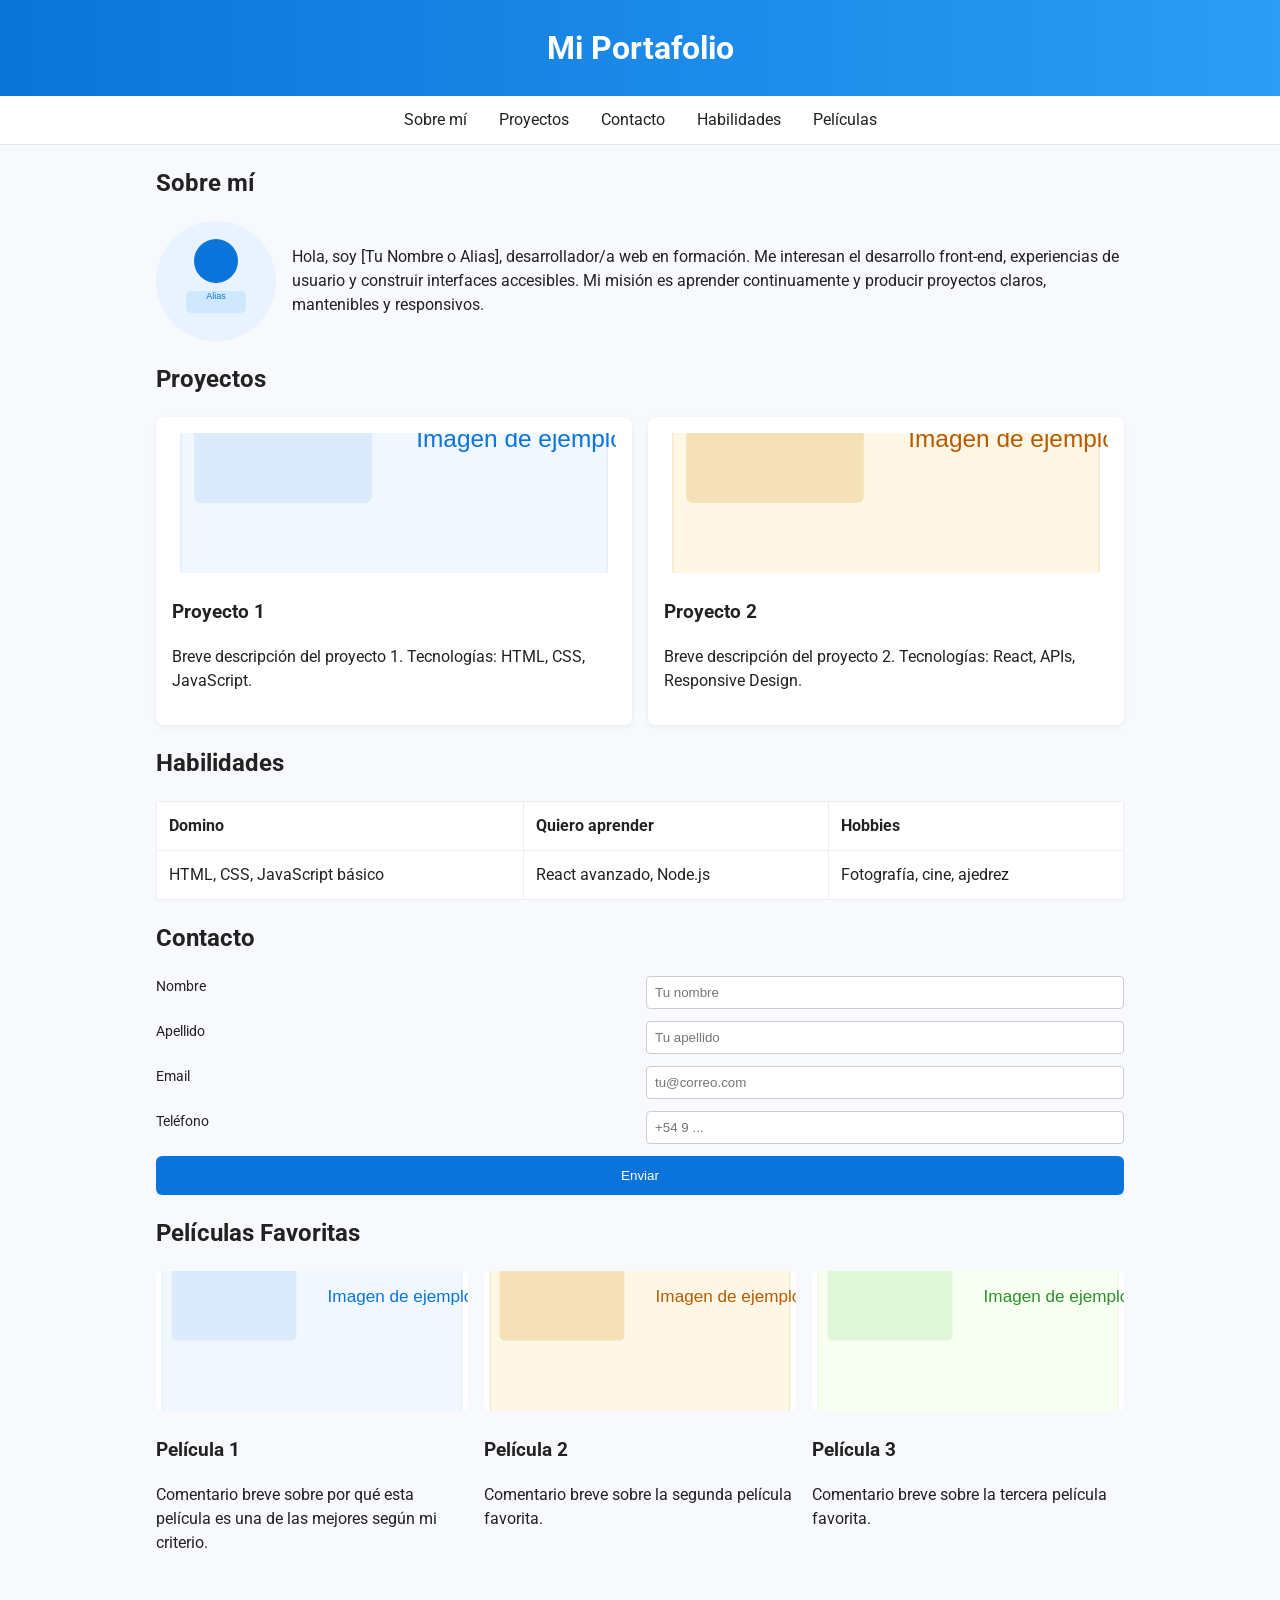
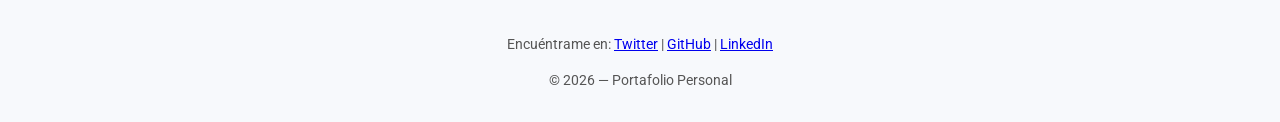
==== index.html @ 5298e359 "iniciando..." ====
<!DOCTYPE html>
<html lang="es">
<head>
  <meta charset="UTF-8">
  <meta name="viewport" content="width=device-width, initial-scale=1.0">
  <title>Mi Portafolio Personal</title>
  <!-- Link a Google Fonts (Roboto) -->
  <link href="https://fonts.googleapis.com/css2?family=Roboto:wght@300;400;700&display=swap" rel="stylesheet">
  <!-- Vinculo al CSS principal -->
  <link rel="stylesheet" href="css/styles.css">
</head>
<body>
  <!-- Header: título o logo del sitio -->
  <header>
    <h1 class="site-title">Mi Portafolio</h1>
    <!-- Comentario 1: Aquí podría colocarse un logo SVG y un enlace al inicio -->
  </header>

  <!-- Barra de navegación con enlaces a secciones principales -->
  <nav>
    <ul class="nav-list">
      <li><a href="#sobre-mi">Sobre mí</a></li>
      <li><a href="#tarjetas">Proyectos</a></li>
      <li><a href="#contacto">Contacto</a></li>
      <li><a href="#habilidades">Habilidades</a></li>
      <li><a href="#peliculas">Películas</a></li>
    </ul>
    <!-- Comentario 2: Se puede mejorar esta navegación agregando un menú hamburguesa para móviles -->
  </nav>

  <main>
    <!-- Presentación Personal -->
    <section id="sobre-mi" class="sobre-mi">
      <h2>Sobre mí</h2>
      <!-- Comentario 3: Aquí describo quién soy, intereses y misión como desarrollador -->
      <div class="presentacion">
        <img src="img/avatar.svg" alt="Avatar de la persona" class="avatar">
        <p>
          Hola, soy [Tu Nombre o Alias], desarrollador/a web en formación. Me interesan el desarrollo front-end,
          experiencias de usuario y construir interfaces accesibles. Mi misión es aprender continuamente y producir
          proyectos claros, mantenibles y responsivos.
        </p>
      </div>
    </section>

    <!-- Tarjetas / Proyectos -->
    <section id="tarjetas" class="tarjetas">
      <h2>Proyectos</h2>
      <div class="tarjetas-grid">
        <article class="tarjeta">
          <img src="img/movie1.svg" alt="Proyecto 1 - imagen" class="tarjeta-img">
          <h3>Proyecto 1</h3>
          <p>Breve descripción del proyecto 1. Tecnologías: HTML, CSS, JavaScript.</p>
        </article>

        <article class="tarjeta">
          <img src="img/movie2.svg" alt="Proyecto 2 - imagen" class="tarjeta-img">
          <h3>Proyecto 2</h3>
          <p>Breve descripción del proyecto 2. Tecnologías: React, APIs, Responsive Design.</p>
        </article>

        <!-- Puedes copiar más tarjetas para agregar más proyectos -->
      </div>
    </section>

    <!-- Listado de Habilidades -->
    <section id="habilidades" class="habilidades">
      <h2>Habilidades</h2>
      <table>
        <thead>
          <tr>
            <th>Domino</th>
            <th>Quiero aprender</th>
            <th>Hobbies</th>
          </tr>
        </thead>
        <tbody>
          <tr>
            <td>HTML, CSS, JavaScript básico</td>
            <td>React avanzado, Node.js</td>
            <td>Fotografía, cine, ajedrez</td>
          </tr>
        </tbody>
      </table>
      <!-- Comentario 4: Considera usar una visualización tipo progress bar para mostrar niveles de dominio. -->
    </section>

    <!-- Formulario de Contacto -->
    <section id="contacto" class="contacto">
      <h2>Contacto</h2>
      <form action="#" method="post" class="contact-form">
        <label for="nombre">Nombre</label>
        <input type="text" id="nombre" name="nombre" placeholder="Tu nombre" required>

        <label for="apellido">Apellido</label>
        <input type="text" id="apellido" name="apellido" placeholder="Tu apellido" required>

        <label for="email">Email</label>
        <input type="email" id="email" name="email" placeholder="tu@correo.com" required>

        <label for="telefono">Teléfono</label>
        <input type="tel" id="telefono" name="telefono" placeholder="+54 9 ...">

        <button type="submit" class="btn-submit">Enviar</button>
      </form>
    </section>

    <!-- Películas Favoritas -->
    <section id="peliculas" class="peliculas">
      <h2>Películas Favoritas</h2>
      <div class="peliculas-list">
        <article class="pelicula-item">
          <img src="img/movie1.svg" alt="Película 1" class="pelicula-img">
          <h3>Película 1</h3>
          <p>Comentario breve sobre por qué esta película es una de las mejores según mi criterio.</p>
        </article>

        <article class="pelicula-item">
          <img src="img/movie2.svg" alt="Película 2" class="pelicula-img">
          <h3>Película 2</h3>
          <p>Comentario breve sobre la segunda película favorita.</p>
        </article>

        <article class="pelicula-item">
          <img src="img/movie3.svg" alt="Película 3" class="pelicula-img">
          <h3>Película 3</h3>
          <p>Comentario breve sobre la tercera película favorita.</p>
        </article>
      </div>
    </section>

  </main>

  <!-- Footer con enlaces a redes sociales -->
  <footer>
    <p>Encuéntrame en: <a href="#">Twitter</a> | <a href="#">GitHub</a> | <a href="#">LinkedIn</a></p>
    <p>&copy; 2026 — Portafolio Personal</p>
  </footer>

</body>
</html>
---- css/styles.css ----
/* Tipografía importada desde Google Fonts aplicándose en el HTML */
:root{
  --primario: #0b74da;
  --fondo: #f7f9fc;
  --texto: #222;
}

*{ box-sizing: border-box; }
body{
  font-family: 'Roboto', system-ui, -apple-system, 'Segoe UI', Roboto, 'Helvetica Neue', Arial;
  margin:0;
  padding:0;
  background: var(--fondo);
  color: var(--texto);
  line-height:1.5;
}

header{
  background: linear-gradient(90deg, var(--primario), #2a9df4);
  color: white;
  padding: 1.5rem;
  text-align: center;
}

.site-title{ margin: 0; font-weight:700; }

nav{
  background: white;
  border-bottom: 1px solid #e3e6ea;
}

.nav-list{
  display:flex;
  gap:1rem;
  list-style:none;
  margin:0;
  padding:0.75rem 1rem;
  justify-content:center;
}

.nav-list a{ text-decoration:none; color:var(--texto); padding:0.25rem 0.5rem; }

main{ max-width:1000px; margin: 1.25rem auto; padding:0 1rem; }

.sobre-mi .presentacion{ display:flex; gap:1rem; align-items:center; }
.avatar{ width:120px; height:120px; border-radius:50%; }

/* Tarjetas: uso de Grid para layout responsive */
.tarjetas-grid{
  display:grid;
  grid-template-columns: repeat(auto-fit, minmax(240px, 1fr));
  gap:1rem;
  margin-top: 1rem;
}

.tarjeta{
  background:white;
  padding:1rem;
  border-radius:8px;
  box-shadow: 0 2px 6px rgba(0,0,0,0.06);
  transition: transform 200ms ease, box-shadow 200ms ease; /* transición requerida */
}

.tarjeta:hover{
  transform: translateY(-6px) scale(1.01);
  box-shadow: 0 8px 20px rgba(10,30,80,0.12);
}

.tarjeta-img{ width:100%; height:140px; object-fit:cover; border-radius:6px; }

.habilidades table{ width:100%; border-collapse:collapse; margin-top:1rem; background:white; }
.habilidades th, .habilidades td{ padding:0.75rem; border:1px solid #eee; text-align:left; }

.contact-form{
  display:grid;
  grid-template-columns: 1fr 1fr;
  gap:0.75rem;
  margin-top:1rem;
}
.contact-form label{ grid-column: span 1; font-size:0.9rem; }
.contact-form input{ padding:0.5rem; border:1px solid #ccc; border-radius:4px; }
.btn-submit{
  grid-column: 1 / -1; /* full width button */
  padding:0.75rem 1rem; background:var(--primario); color:white; border:none; border-radius:6px; cursor:pointer;
  transition: background 150ms ease, transform 150ms ease;
}
.btn-submit:hover{ background:#095fb2; transform: translateY(-2px); }

.peliculas-list{ display:grid; grid-template-columns: repeat(auto-fit, minmax(220px, 1fr)); gap:1rem; margin-top:1rem; }
.pelicula-img{ width:100%; height:140px; object-fit:cover; border-radius:6px; }

footer{ text-align:center; padding:1rem; margin-top:2rem; font-size:0.9rem; color:#555; }

/* Responsive adjustments */
@media (max-width:700px){
  .contact-form{ grid-template-columns: 1fr; }
  .sobre-mi .presentacion{ flex-direction:column; text-align:center; }
}
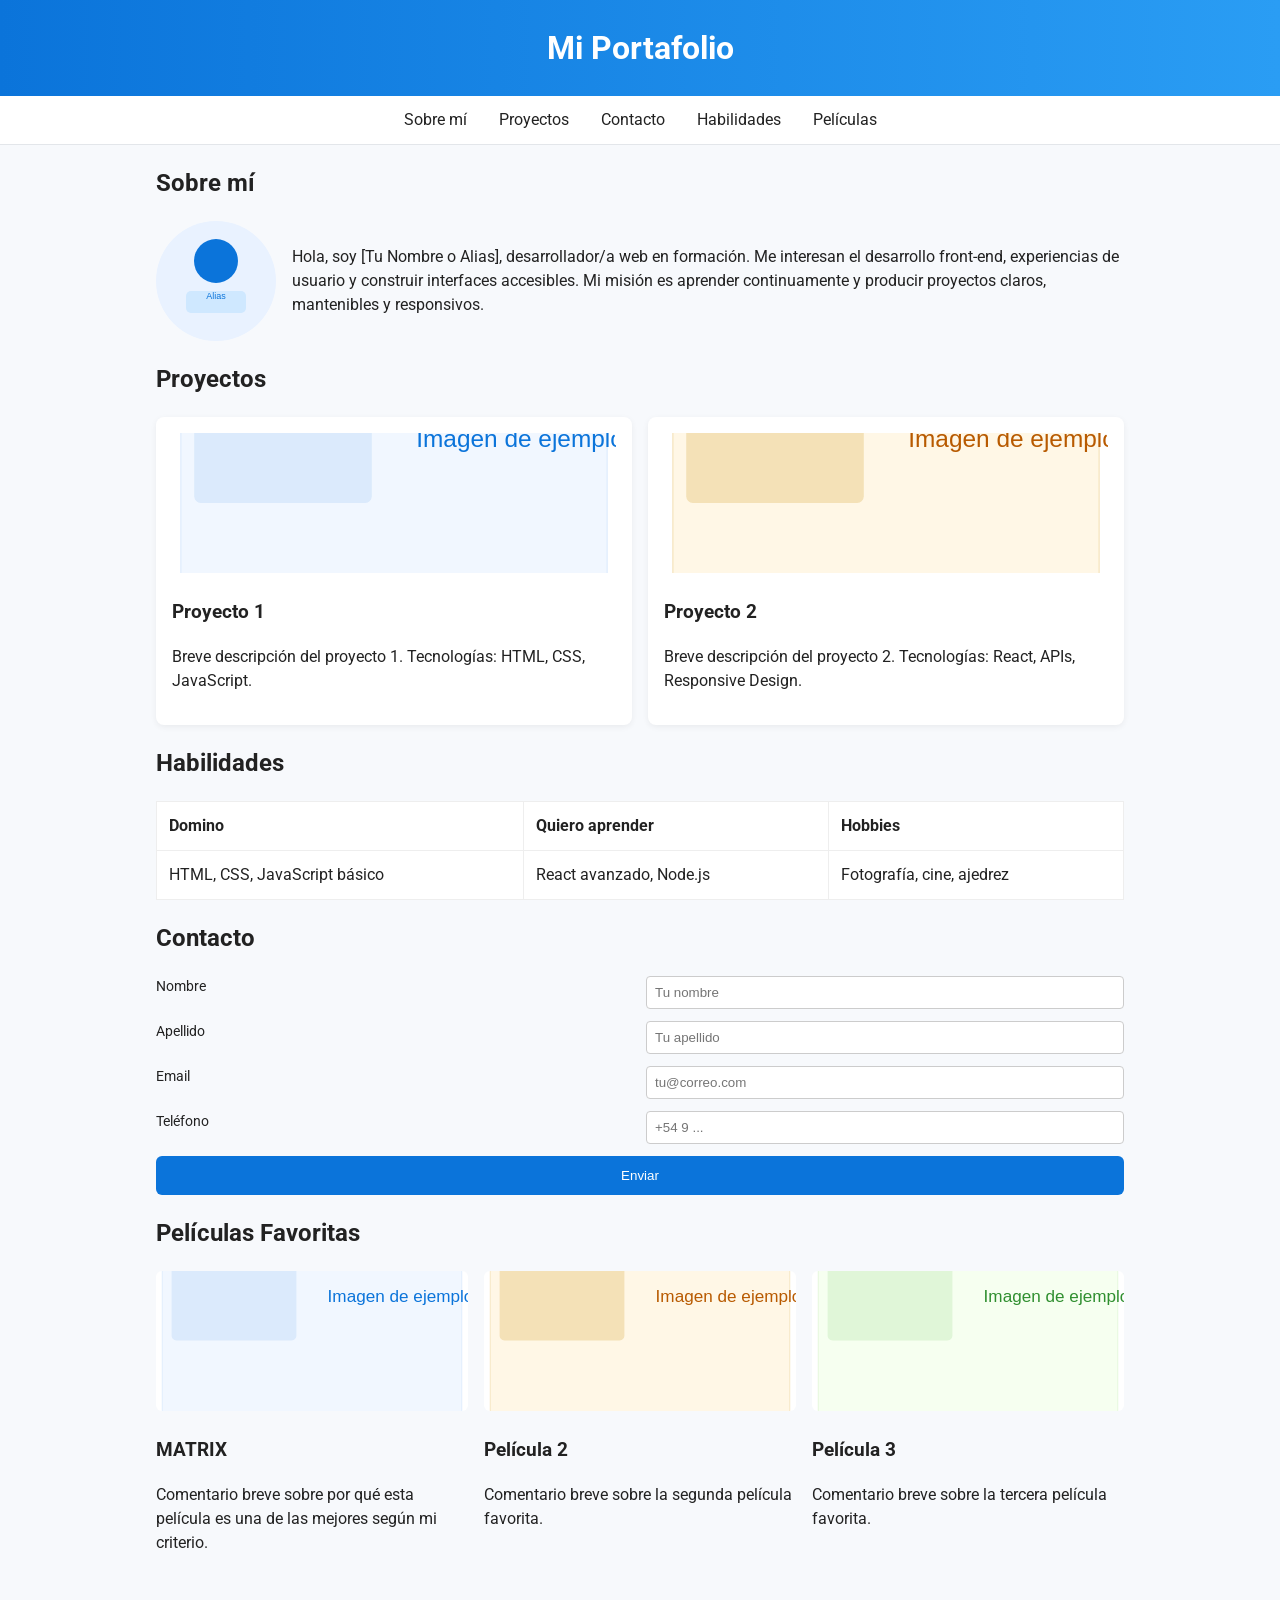
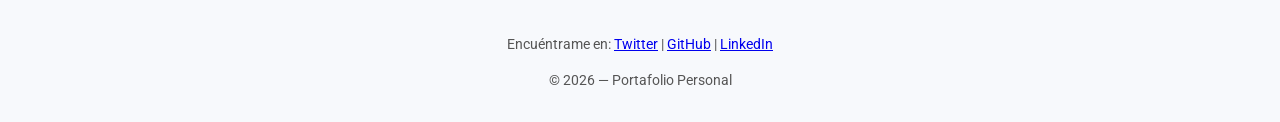
==== commit caf74c4a: "peliculas" ====
--- a/index.html
+++ b/index.html
@@ -111,7 +111,7 @@
       <div class="peliculas-list">
         <article class="pelicula-item">
           <img src="img/movie1.svg" alt="Película 1" class="pelicula-img">
-          <h3>Película 1</h3>
+          <h3>MATRIX</h3>
           <p>Comentario breve sobre por qué esta película es una de las mejores según mi criterio.</p>
         </article>
 
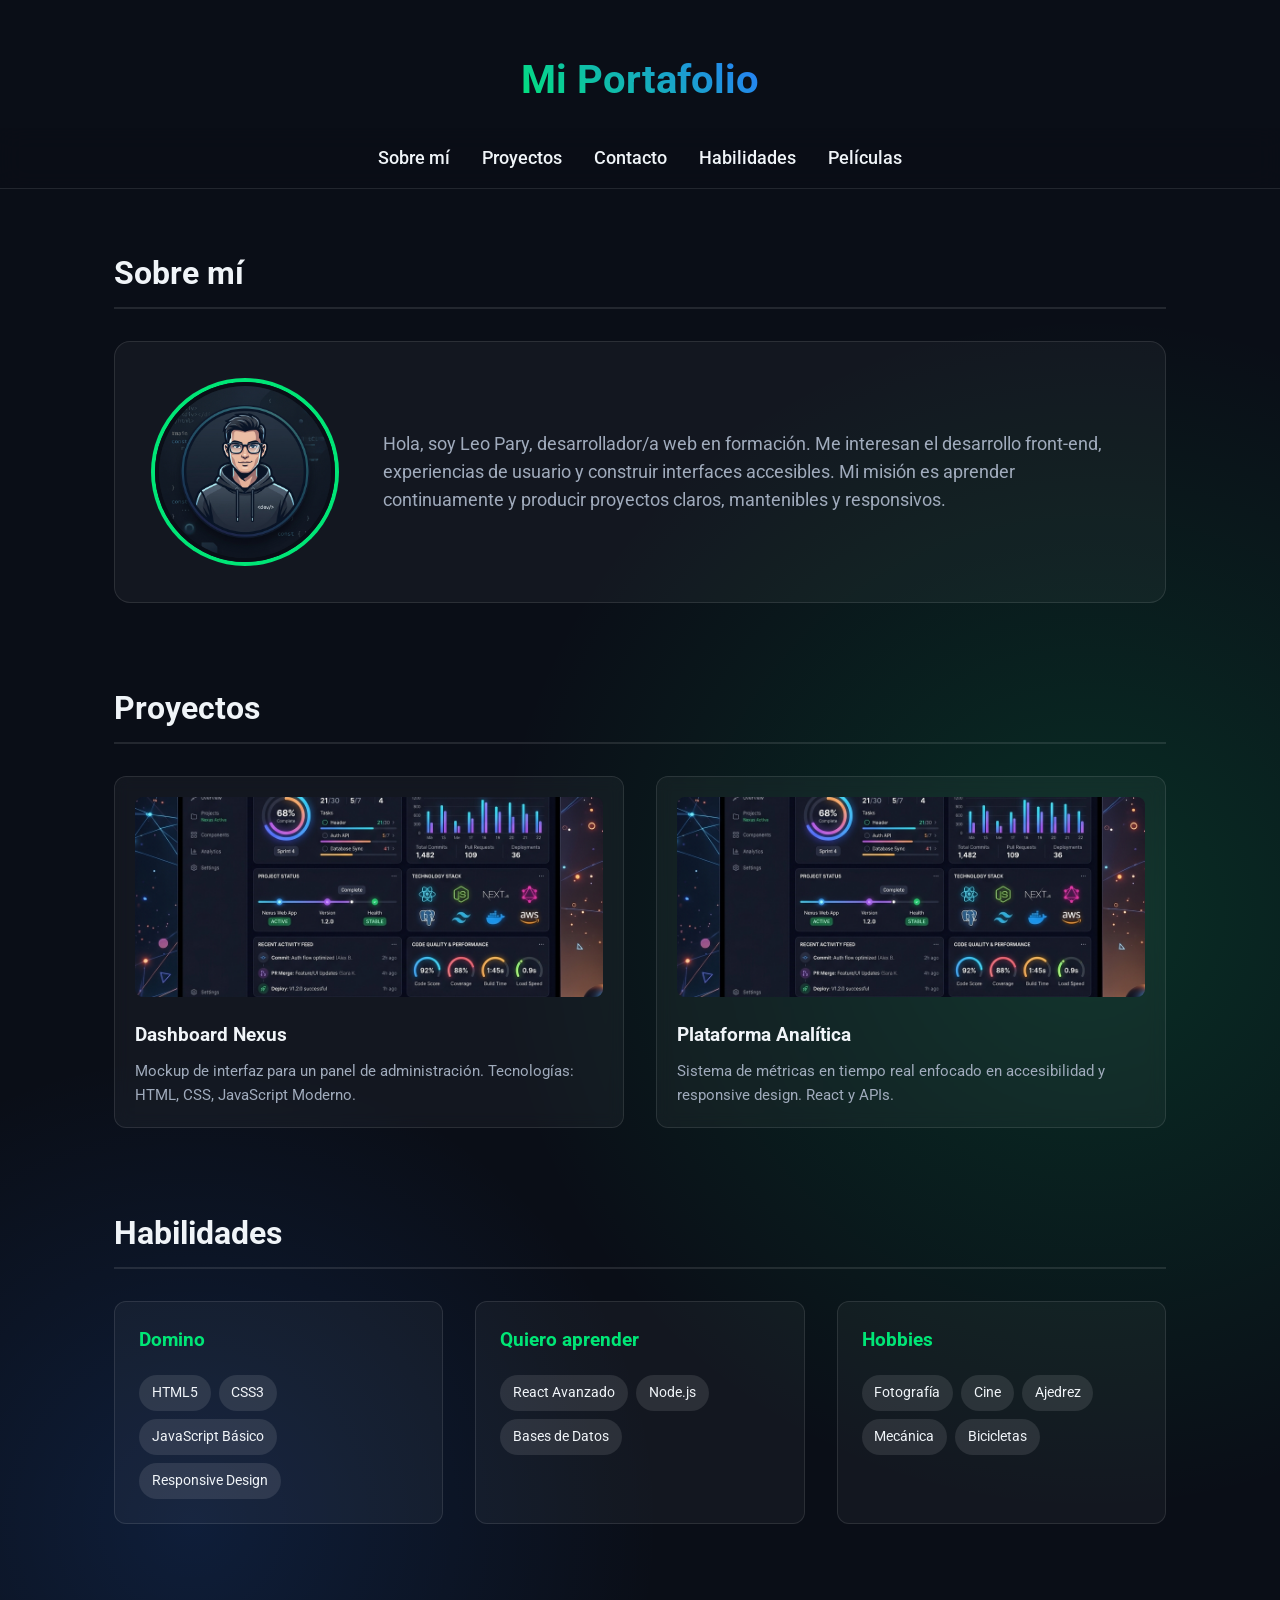
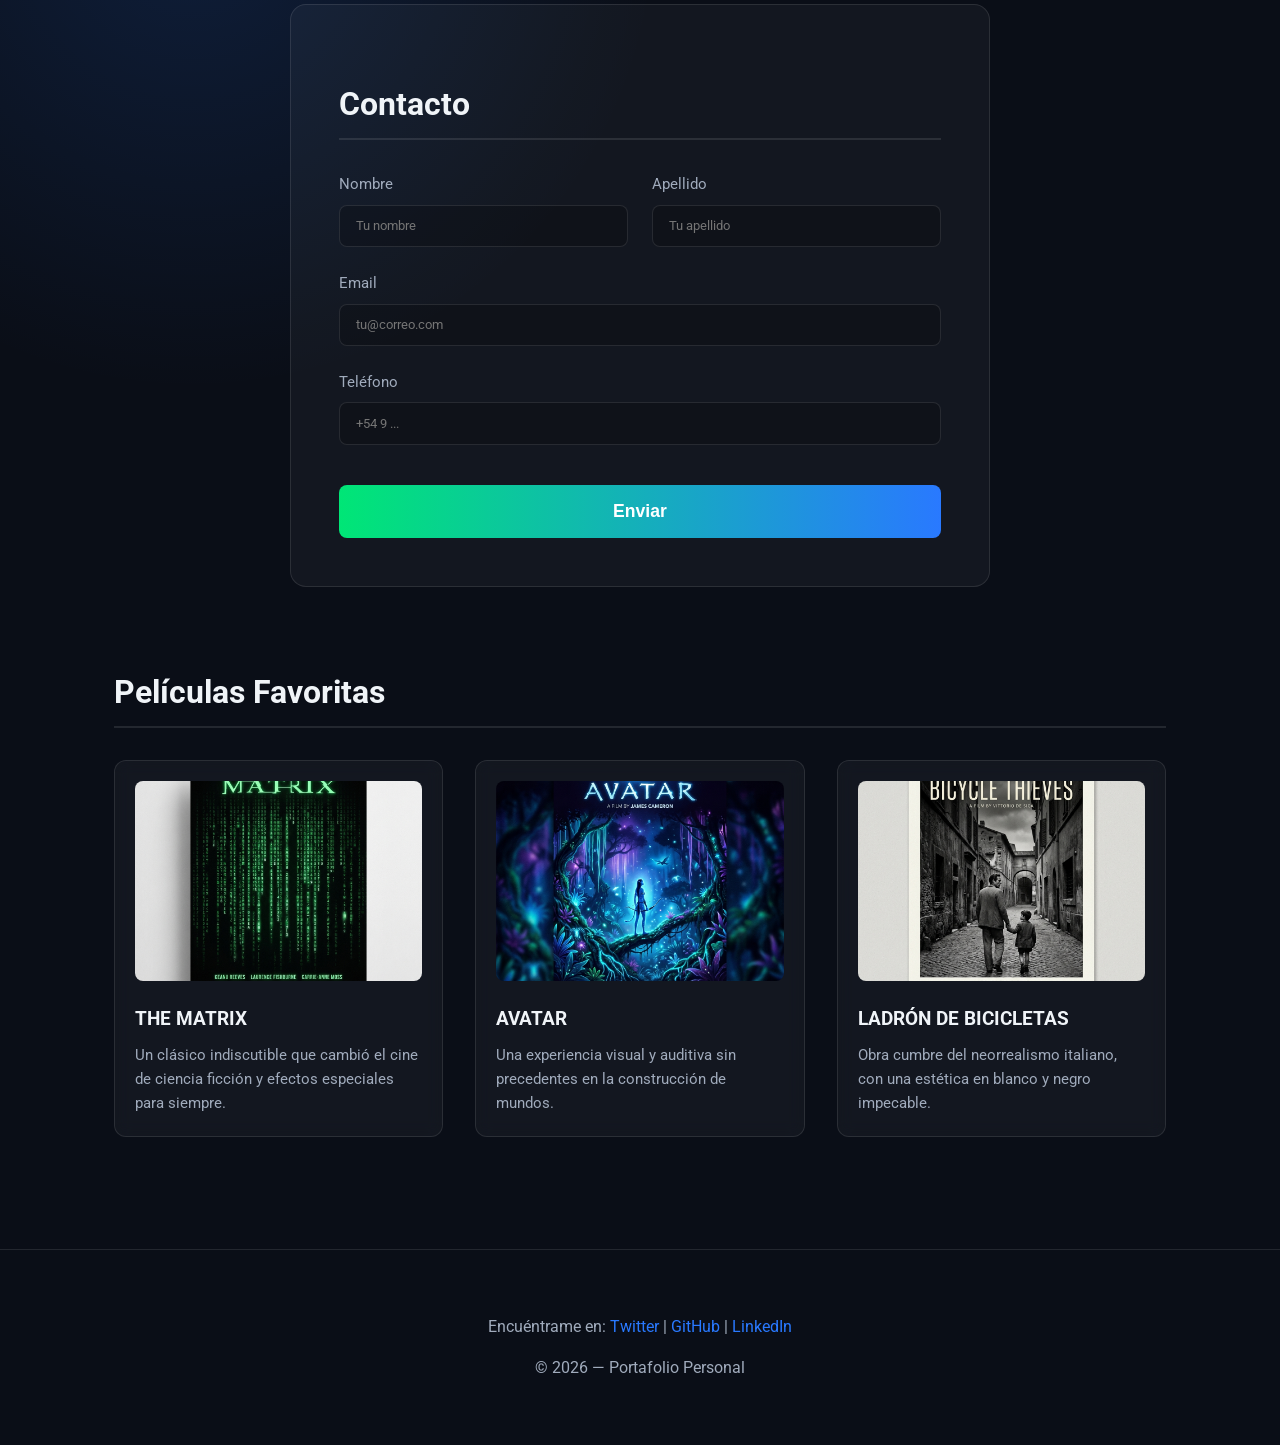
==== commit dd0581f8: "posibilidad final" ====
--- a/index.html
+++ b/index.html
@@ -34,9 +34,9 @@
       <h2>Sobre mí</h2>
       <!-- Comentario 3: Aquí describo quién soy, intereses y misión como desarrollador -->
       <div class="presentacion">
-        <img src="img/avatar.svg" alt="Avatar de la persona" class="avatar">
+        <img src="img/avatar.png" alt="Avatar de la persona" class="avatar">
         <p>
-          Hola, soy [Tu Nombre o Alias], desarrollador/a web en formación. Me interesan el desarrollo front-end,
+          Hola, soy Leo Pary, desarrollador/a web en formación. Me interesan el desarrollo front-end,
           experiencias de usuario y construir interfaces accesibles. Mi misión es aprender continuamente y producir
           proyectos claros, mantenibles y responsivos.
         </p>
@@ -48,59 +48,74 @@
       <h2>Proyectos</h2>
       <div class="tarjetas-grid">
         <article class="tarjeta">
-          <img src="img/movie1.svg" alt="Proyecto 1 - imagen" class="tarjeta-img">
-          <h3>Proyecto 1</h3>
-          <p>Breve descripción del proyecto 1. Tecnologías: HTML, CSS, JavaScript.</p>
+          <img src="img/project.png" alt="Proyecto 1 - imagen" class="tarjeta-img">
+          <h3>Dashboard Nexus</h3>
+          <p>Mockup de interfaz para un panel de administración. Tecnologías: HTML, CSS, JavaScript Moderno.</p>
         </article>
 
         <article class="tarjeta">
-          <img src="img/movie2.svg" alt="Proyecto 2 - imagen" class="tarjeta-img">
-          <h3>Proyecto 2</h3>
-          <p>Breve descripción del proyecto 2. Tecnologías: React, APIs, Responsive Design.</p>
+          <img src="img/project.png" alt="Proyecto 2 - imagen" class="tarjeta-img">
+          <h3>Plataforma Analítica</h3>
+          <p>Sistema de métricas en tiempo real enfocado en accesibilidad y responsive design. React y APIs.</p>
         </article>
-
-        <!-- Puedes copiar más tarjetas para agregar más proyectos -->
       </div>
     </section>
 
     <!-- Listado de Habilidades -->
     <section id="habilidades" class="habilidades">
       <h2>Habilidades</h2>
-      <table>
-        <thead>
-          <tr>
-            <th>Domino</th>
-            <th>Quiero aprender</th>
-            <th>Hobbies</th>
-          </tr>
-        </thead>
-        <tbody>
-          <tr>
-            <td>HTML, CSS, JavaScript básico</td>
-            <td>React avanzado, Node.js</td>
-            <td>Fotografía, cine, ajedrez</td>
-          </tr>
-        </tbody>
-      </table>
-      <!-- Comentario 4: Considera usar una visualización tipo progress bar para mostrar niveles de dominio. -->
+      <div class="habilidades-grid">
+        <div class="skill-box">
+          <h3>Domino</h3>
+          <div class="skill-tags">
+            <span class="tag">HTML5</span>
+            <span class="tag">CSS3</span>
+            <span class="tag">JavaScript Básico</span>
+            <span class="tag">Responsive Design</span>
+          </div>
+        </div>
+        <div class="skill-box">
+          <h3>Quiero aprender</h3>
+          <div class="skill-tags">
+            <span class="tag">React Avanzado</span>
+            <span class="tag">Node.js</span>
+            <span class="tag">Bases de Datos</span>
+          </div>
+        </div>
+        <div class="skill-box full-width">
+          <h3>Hobbies</h3>
+          <div class="skill-tags">
+            <span class="tag">Fotografía</span>
+            <span class="tag">Cine</span>
+            <span class="tag">Ajedrez</span>
+            <span class="tag">Mecánica</span>
+            <span class="tag">Bicicletas</span>
+          </div>
+        </div>
+      </div>
+      <!-- Comentario 4: Uso de flexbox para el grid de habilidades en tarjetas visuales. -->
     </section>
 
     <!-- Formulario de Contacto -->
     <section id="contacto" class="contacto">
       <h2>Contacto</h2>
       <form action="#" method="post" class="contact-form">
-        <label for="nombre">Nombre</label>
-        <input type="text" id="nombre" name="nombre" placeholder="Tu nombre" required>
-
-        <label for="apellido">Apellido</label>
-        <input type="text" id="apellido" name="apellido" placeholder="Tu apellido" required>
-
-        <label for="email">Email</label>
-        <input type="email" id="email" name="email" placeholder="tu@correo.com" required>
-
-        <label for="telefono">Teléfono</label>
-        <input type="tel" id="telefono" name="telefono" placeholder="+54 9 ...">
-
+        <div>
+          <label for="nombre">Nombre</label>
+          <input type="text" id="nombre" name="nombre" placeholder="Tu nombre" required>
+        </div>
+        <div>
+          <label for="apellido">Apellido</label>
+          <input type="text" id="apellido" name="apellido" placeholder="Tu apellido" required>
+        </div>
+        <div class="full-width">
+          <label for="email">Email</label>
+          <input type="email" id="email" name="email" placeholder="tu@correo.com" required>
+        </div>
+        <div class="full-width">
+          <label for="telefono">Teléfono</label>
+          <input type="tel" id="telefono" name="telefono" placeholder="+54 9 ...">
+        </div>
         <button type="submit" class="btn-submit">Enviar</button>
       </form>
     </section>
@@ -110,21 +125,21 @@
       <h2>Películas Favoritas</h2>
       <div class="peliculas-list">
         <article class="pelicula-item">
-          <img src="img/movie1.svg" alt="Película 1" class="pelicula-img">
-          <h3>MATRIX</h3>
-          <p>Comentario breve sobre por qué esta película es una de las mejores según mi criterio.</p>
+          <img src="img/matrix.png" alt="Película 1 - Matrix" class="pelicula-img">
+          <h3>THE MATRIX</h3>
+          <p>Un clásico indiscutible que cambió el cine de ciencia ficción y efectos especiales para siempre.</p>
         </article>
 
         <article class="pelicula-item">
-          <img src="img/movie2.svg" alt="Película 2" class="pelicula-img">
-          <h3>Película 2</h3>
-          <p>Comentario breve sobre la segunda película favorita.</p>
+          <img src="img/avatar_movie.png" alt="Película 2 - Avatar" class="pelicula-img">
+          <h3>AVATAR</h3>
+          <p>Una experiencia visual y auditiva sin precedentes en la construcción de mundos.</p>
         </article>
 
         <article class="pelicula-item">
-          <img src="img/movie3.svg" alt="Película 3" class="pelicula-img">
-          <h3>Película 3</h3>
-          <p>Comentario breve sobre la tercera película favorita.</p>
+          <img src="img/bicycle.png" alt="Película 3 - Ladrón de bicicletas" class="pelicula-img">
+          <h3>LADRÓN DE BICICLETAS</h3>
+          <p>Obra cumbre del neorrealismo italiano, con una estética en blanco y negro impecable.</p>
         </article>
       </div>
     </section>
--- a/css/styles.css
+++ b/css/styles.css
@@ -1,98 +1,294 @@
-/* Tipografía importada desde Google Fonts aplicándose en el HTML */
-:root{
-  --primario: #0b74da;
-  --fondo: #f7f9fc;
-  --texto: #222;
-}
-
-*{ box-sizing: border-box; }
-body{
-  font-family: 'Roboto', system-ui, -apple-system, 'Segoe UI', Roboto, 'Helvetica Neue', Arial;
-  margin:0;
-  padding:0;
-  background: var(--fondo);
-  color: var(--texto);
-  line-height:1.5;
-}
-
-header{
-  background: linear-gradient(90deg, var(--primario), #2a9df4);
-  color: white;
+@import url('https://fonts.googleapis.com/css2?family=Roboto:wght@300;400;500;700&display=swap');
+
+:root {
+  --primario: #00e676; /* Neon green / Teal */
+  --secundario: #2979ff; /* Electric blue */
+  --fondo-oscuro: #0a0e17;
+  --fondo-card: rgba(255, 255, 255, 0.04);
+  --borde-card: rgba(255, 255, 255, 0.1);
+  --texto-principal: #f0f4f8;
+  --texto-secundario: #a0abbc;
+}
+
+* { box-sizing: border-box; }
+
+body {
+  font-family: 'Roboto', system-ui, -apple-system, sans-serif;
+  margin: 0;
+  padding: 0;
+  background-color: var(--fondo-oscuro);
+  background-image: 
+    radial-gradient(circle at 15% 50%, rgba(41, 121, 255, 0.15), transparent 25%),
+    radial-gradient(circle at 85% 30%, rgba(0, 230, 118, 0.15), transparent 25%);
+  color: var(--texto-principal);
+  line-height: 1.6;
+  scroll-behavior: smooth;
+}
+
+/* Header & Nav */
+header {
+  text-align: center;
+  padding: 3rem 1rem 1rem;
+}
+
+.site-title { 
+  margin: 0; 
+  font-size: 2.5rem;
+  font-weight: 700; 
+  background: -webkit-linear-gradient(45deg, var(--primario), var(--secundario));
+  background-clip: text;
+  -webkit-background-clip: text;
+  -webkit-text-fill-color: transparent;
+  display: inline-block;
+}
+
+nav {
+  position: sticky;
+  top: 0;
+  z-index: 1000;
+  background: rgba(10, 14, 23, 0.8);
+  backdrop-filter: blur(12px);
+  border-bottom: 1px solid var(--borde-card);
+  padding: 1rem;
+}
+
+.nav-list {
+  display: flex;
+  gap: 2rem;
+  list-style: none;
+  margin: 0;
+  padding: 0;
+  justify-content: center;
+  flex-wrap: wrap;
+}
+
+.nav-list a { 
+  text-decoration: none; 
+  color: var(--texto-principal); 
+  font-weight: 500;
+  font-size: 1.1rem;
+  transition: color 0.3s ease;
+}
+
+.nav-list a:hover {
+  color: var(--primario);
+}
+
+/* Base Layout */
+main { 
+  max-width: 1100px; 
+  margin: 0 auto; 
+  padding: 2rem 1.5rem; 
+}
+
+section { margin-bottom: 5rem; }
+
+h2 {
+  font-size: 2rem;
+  margin-bottom: 2rem;
+  border-bottom: 2px solid var(--borde-card);
+  padding-bottom: 0.5rem;
+  color: var(--texto-principal);
+}
+
+/* Presentación Personal */
+.sobre-mi .presentacion { 
+  display: flex; 
+  gap: 3rem; 
+  align-items: center; 
+  background: var(--fondo-card);
+  border: 1px solid var(--borde-card);
+  border-radius: 16px;
+  padding: 2.5rem;
+}
+
+.avatar { 
+  width: 180px; 
+  height: 180px; 
+  border-radius: 50%; 
+  object-fit: cover;
+  border: 4px solid var(--fondo-oscuro);
+  box-shadow: 0 0 0 4px var(--primario);
+}
+
+.presentacion p {
+  color: var(--texto-secundario);
+  font-size: 1.1rem;
+}
+
+/* Tarjetas Generales (Glassmorphism) */
+.tarjeta, .pelicula-item {
+  background: var(--fondo-card);
+  border: 1px solid var(--borde-card);
+  border-radius: 12px;
+  padding: 1.25rem;
+  backdrop-filter: blur(8px);
+  transition: transform 0.3s ease, box-shadow 0.3s ease, border-color 0.3s ease;
+}
+
+.tarjeta:hover, .pelicula-item:hover {
+  transform: translateY(-8px);
+  box-shadow: 0 16px 32px rgba(0,0,0,0.4);
+  border-color: rgba(255,255,255,0.3);
+}
+
+.tarjeta-img, .pelicula-img { 
+  width: 100%; 
+  height: 200px; 
+  object-fit: cover; 
+  border-radius: 8px; 
+  margin-bottom: 1rem;
+}
+
+/* Proyectos (Grid) */
+.tarjetas-grid, .peliculas-list {
+  display: grid;
+  grid-template-columns: repeat(auto-fit, minmax(280px, 1fr));
+  gap: 2rem;
+}
+
+.tarjeta h3, .pelicula-item h3 { margin: 0 0 0.5rem 0; color: var(--texto-principal); }
+.tarjeta p, .pelicula-item p { color: var(--texto-secundario); font-size: 0.95rem; margin:0;}
+
+/* Habilidades */
+.habilidades-grid {
+  display: flex;
+  gap: 2rem;
+  flex-wrap: wrap;
+}
+
+.skill-box {
+  flex: 1;
+  min-width: 250px;
+  background: var(--fondo-card);
+  border: 1px solid var(--borde-card);
   padding: 1.5rem;
-  text-align: center;
-}
-
-.site-title{ margin: 0; font-weight:700; }
-
-nav{
-  background: white;
-  border-bottom: 1px solid #e3e6ea;
-}
-
-.nav-list{
-  display:flex;
-  gap:1rem;
-  list-style:none;
-  margin:0;
-  padding:0.75rem 1rem;
-  justify-content:center;
-}
-
-.nav-list a{ text-decoration:none; color:var(--texto); padding:0.25rem 0.5rem; }
-
-main{ max-width:1000px; margin: 1.25rem auto; padding:0 1rem; }
-
-.sobre-mi .presentacion{ display:flex; gap:1rem; align-items:center; }
-.avatar{ width:120px; height:120px; border-radius:50%; }
-
-/* Tarjetas: uso de Grid para layout responsive */
-.tarjetas-grid{
-  display:grid;
-  grid-template-columns: repeat(auto-fit, minmax(240px, 1fr));
-  gap:1rem;
+  border-radius: 12px;
+}
+
+.skill-box h3 {
+  margin-top: 0;
+  color: var(--primario);
+}
+
+.skill-tags {
+  display: flex;
+  flex-wrap: wrap;
+  gap: 0.5rem;
+}
+
+.tag {
+  background: rgba(255,255,255,0.1);
+  padding: 0.4rem 0.8rem;
+  border-radius: 20px;
+  font-size: 0.9rem;
+  color: var(--texto-principal);
+  transition: background 0.3s ease;
+}
+
+.tag:hover { background: var(--secundario); cursor: default; }
+
+/* Contacto */
+.contacto {
+  background: var(--fondo-card);
+  border: 1px solid var(--borde-card);
+  border-radius: 16px;
+  padding: 3rem;
+  max-width: 700px;
+  margin: 0 auto 5rem;
+}
+
+.contact-form {
+  display: grid;
+  grid-template-columns: 1fr 1fr;
+  gap: 1.5rem;
+}
+
+.contact-form .full-width { grid-column: 1 / -1; }
+
+.contact-form label { 
+  display: block; 
+  margin-bottom: 0.5rem;
+  color: var(--texto-secundario);
+  font-size: 0.95rem;
+}
+
+.contact-form input { 
+  width: 100%;
+  padding: 0.8rem 1rem; 
+  background: rgba(0,0,0,0.2);
+  border: 1px solid var(--borde-card); 
+  border-radius: 8px; 
+  color: var(--texto-principal);
+  font-family: 'Roboto', sans-serif;
+  transition: border-color 0.3s ease, box-shadow 0.3s ease;
+}
+
+.contact-form input:focus {
+  outline: none;
+  border-color: var(--primario);
+  box-shadow: 0 0 0 3px rgba(0, 230, 118, 0.2);
+}
+
+.btn-submit {
+  grid-column: 1 / -1;
+  padding: 1rem; 
+  background: linear-gradient(90deg, var(--primario), var(--secundario));
+  color: white; 
+  border: none; 
+  border-radius: 8px; 
+  font-size: 1.1rem;
+  font-weight: bold;
+  cursor: pointer;
+  transition: transform 0.3s ease, box-shadow 0.3s ease;
   margin-top: 1rem;
 }
 
-.tarjeta{
-  background:white;
-  padding:1rem;
-  border-radius:8px;
-  box-shadow: 0 2px 6px rgba(0,0,0,0.06);
-  transition: transform 200ms ease, box-shadow 200ms ease; /* transición requerida */
-}
-
-.tarjeta:hover{
-  transform: translateY(-6px) scale(1.01);
-  box-shadow: 0 8px 20px rgba(10,30,80,0.12);
-}
-
-.tarjeta-img{ width:100%; height:140px; object-fit:cover; border-radius:6px; }
-
-.habilidades table{ width:100%; border-collapse:collapse; margin-top:1rem; background:white; }
-.habilidades th, .habilidades td{ padding:0.75rem; border:1px solid #eee; text-align:left; }
-
-.contact-form{
-  display:grid;
-  grid-template-columns: 1fr 1fr;
-  gap:0.75rem;
-  margin-top:1rem;
-}
-.contact-form label{ grid-column: span 1; font-size:0.9rem; }
-.contact-form input{ padding:0.5rem; border:1px solid #ccc; border-radius:4px; }
-.btn-submit{
-  grid-column: 1 / -1; /* full width button */
-  padding:0.75rem 1rem; background:var(--primario); color:white; border:none; border-radius:6px; cursor:pointer;
-  transition: background 150ms ease, transform 150ms ease;
-}
-.btn-submit:hover{ background:#095fb2; transform: translateY(-2px); }
-
-.peliculas-list{ display:grid; grid-template-columns: repeat(auto-fit, minmax(220px, 1fr)); gap:1rem; margin-top:1rem; }
-.pelicula-img{ width:100%; height:140px; object-fit:cover; border-radius:6px; }
-
-footer{ text-align:center; padding:1rem; margin-top:2rem; font-size:0.9rem; color:#555; }
-
-/* Responsive adjustments */
-@media (max-width:700px){
-  .contact-form{ grid-template-columns: 1fr; }
-  .sobre-mi .presentacion{ flex-direction:column; text-align:center; }
-}
+.btn-submit:hover { 
+  transform: translateY(-2px); 
+  box-shadow: 0 8px 20px rgba(41, 121, 255, 0.3);
+}
+
+/* Footer */
+footer { 
+  text-align: center; 
+  padding: 3rem 1rem; 
+  background: rgba(10, 14, 23, 0.8);
+  border-top: 1px solid var(--borde-card);
+  color: var(--texto-secundario); 
+}
+
+footer a {
+  color: var(--secundario);
+  text-decoration: none;
+  transition: color 0.3s ease;
+}
+
+footer a:hover { color: var(--primario); }
+
+/* Animaciones */
+@keyframes fadeIn {
+  from { opacity: 0; transform: translateY(20px); }
+  to { opacity: 1; transform: translateY(0); }
+}
+
+.tarjeta, .pelicula-item {
+  animation: fadeIn 0.8s ease backwards;
+}
+.tarjeta:nth-child(1) { animation-delay: 0.1s; }
+.tarjeta:nth-child(2) { animation-delay: 0.2s; }
+.pelicula-item:nth-child(1) { animation-delay: 0.1s; }
+.pelicula-item:nth-child(2) { animation-delay: 0.2s; }
+.pelicula-item:nth-child(3) { animation-delay: 0.3s; }
+
+
+/* Responsive */
+@media (max-width: 768px) {
+  .sobre-mi .presentacion { 
+    flex-direction: column; 
+    text-align: center; 
+  }
+  .contact-form { grid-template-columns: 1fr; }
+  .header { padding-top: 2rem; }
+  .nav-list { flex-direction: column; gap: 1rem; align-items: center; }
+}
